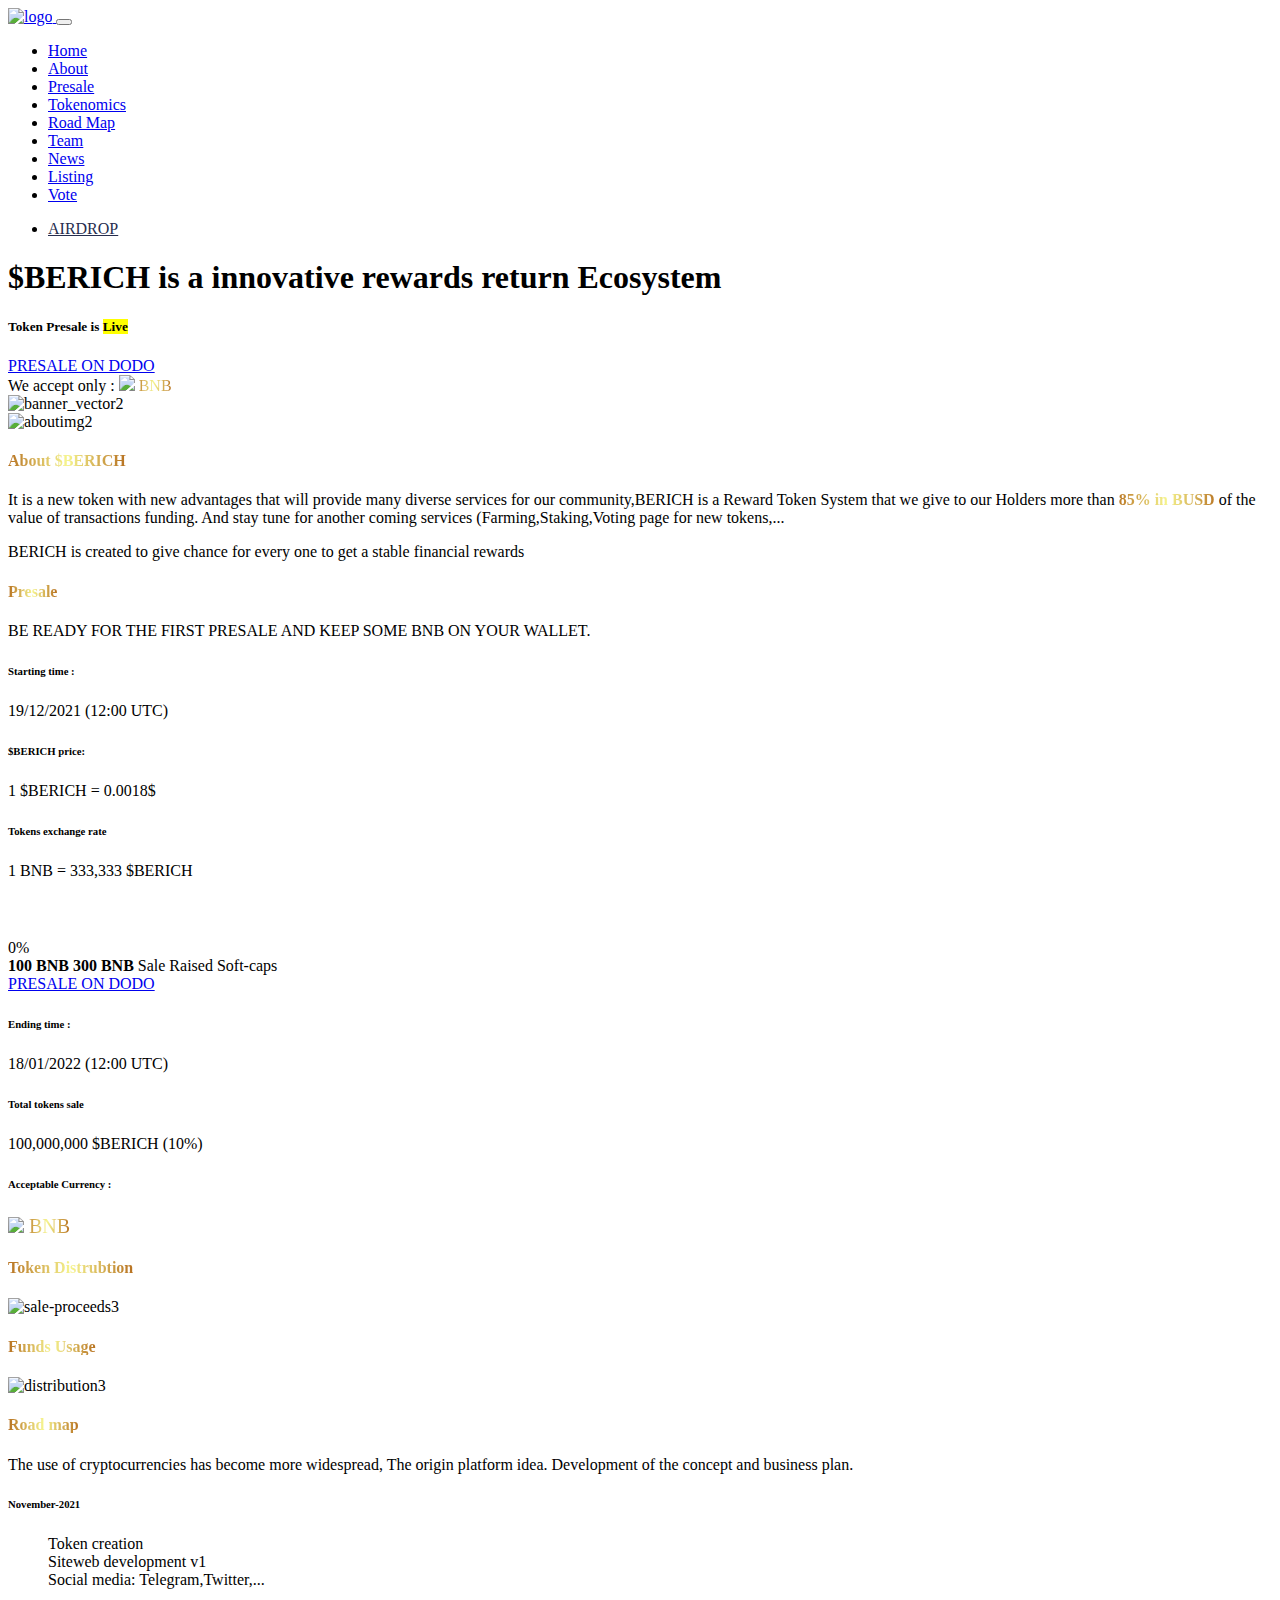
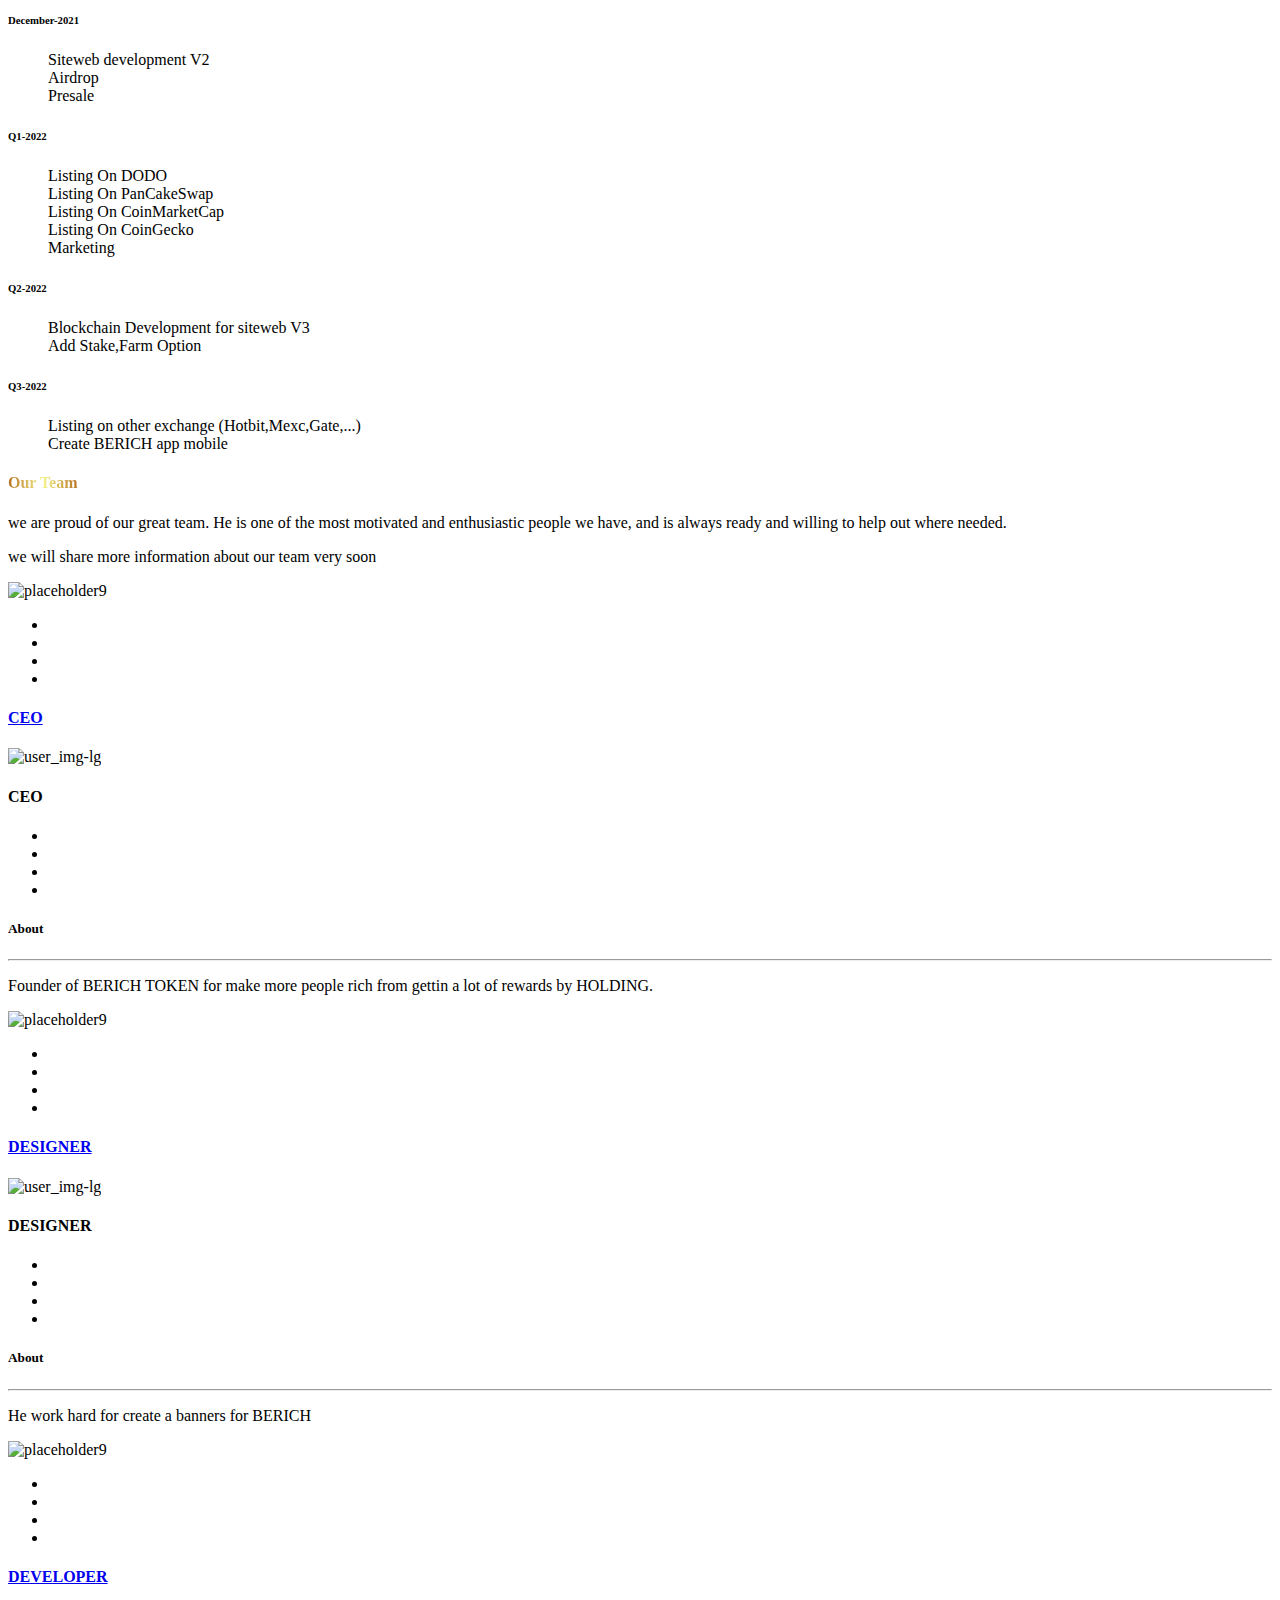
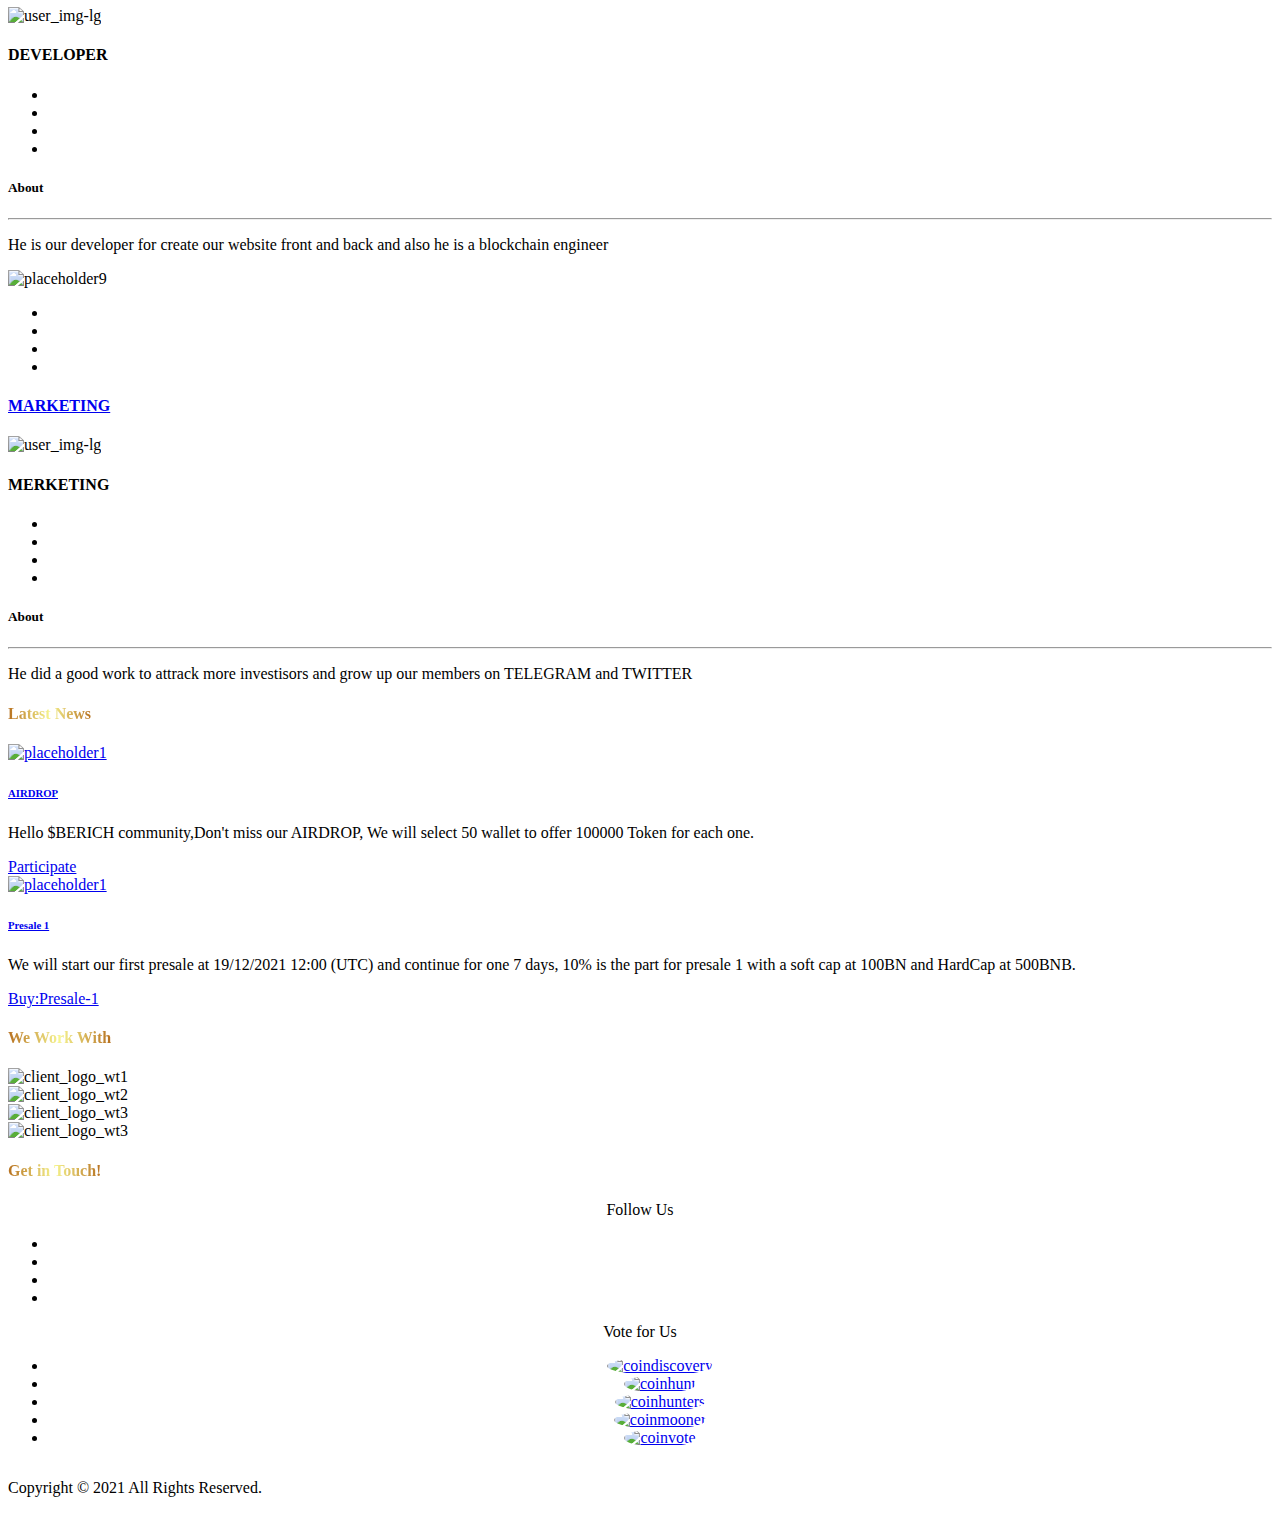
==== index.html @ 9abaec3b "Add files via upload" ====
<!DOCTYPE html>
<html lang="en">
<head>
<!-- Meta -->
<meta charset="utf-8">
<meta http-equiv="X-UA-Compatible" content="IE=edge">
<meta name="viewport" content="width=device-width, initial-scale=1">
<meta name="description" content="BERICH TOKEN" />
<!-- SITE TITLE -->
<title>BerichToken</title>
<!-- Favicon Icon -->
<link rel="shortcut icon" type="image/x-icon" href="assets/images/favicon.png">
<!-- Animation CSS -->
<link rel="stylesheet" href="assets/css/animate.css" >
<!-- Latest Bootstrap min CSS -->
<link rel="stylesheet" href="assets/bootstrap/css/bootstrap.min.css">
<!-- Google Font -->
<link href="https://fonts.googleapis.com/css?family=Poppins:100,200,300,400,500,600,700,800,900" rel="stylesheet">
<!-- Font Awesome CSS -->
<link rel="stylesheet" href="assets/css/font-awesome.min.css" >
<!-- ionicons CSS -->
<link rel="stylesheet" href="assets/css/ionicons.min.css">
<!-- cryptocoins CSS -->
<link rel="stylesheet" href="assets/css/cryptocoins.css">
<!--- owl carousel CSS-->
<link rel="stylesheet" href="assets/owlcarousel/css/owl.carousel.min.css">
<link rel="stylesheet" href="assets/owlcarousel/css/owl.theme.default.min.css">
<!-- Magnific Popup CSS -->
<link rel="stylesheet" href="assets/css/magnific-popup.css">
<link rel="stylesheet" href="assets/css/spop.min.css">
<!-- Style CSS -->
<link rel="stylesheet" href="assets/css/style.css">
<link rel="stylesheet" href="assets/css/responsive.css">
<!-- Color CSS -->
<link id="layoutstyle" rel="stylesheet" href="assets/color/theme.css">

<!-- Global site tag (gtag.js) - Google Analytics -->
<script async src="https://www.googletagmanager.com/gtag/js?id=G-PH2TFZQQ6N"></script>
<script>
  window.dataLayer = window.dataLayer || [];
  function gtag(){dataLayer.push(arguments);}
  gtag('js', new Date());

  gtag('config', 'G-PH2TFZQQ6N');
</script>

</head>

<body class="v_dark" data-spy="scroll" data-offset="110">

<!-- START HEADER -->
<header class="header_wrap fixed-top">
	<div class="container-fluid">
		<nav class="navbar navbar-expand-lg"> 
			<a class="navbar-brand page-scroll animation" href="#home_section" data-animation="fadeInDown" data-animation-delay="1s"> 
            	<img class="logo_light" src="assets/images/logo.png" alt="logo" /> 
            </a>
            <button class="navbar-toggler animation" type="button" data-toggle="collapse" data-target="#navbarSupportedContent" aria-controls="navbarSupportedContent" aria-expanded="false" aria-label="Toggle navigation" data-animation="fadeInDown" data-animation-delay="1.1s"> 
                <span class="ion-android-menu"></span> 
            </button>
			<div class="collapse navbar-collapse" id="navbarSupportedContent">
                <ul class="navbar-nav m-auto">
                    <li class="animation" data-animation="fadeInDown" data-animation-delay="1.2s"><a class="nav-link page-scroll nav_item" href="#home_section">Home</a></li>
                    <li class="animation" data-animation="fadeInDown" data-animation-delay="1.3s"><a class="nav-link page-scroll nav_item" href="#about">About</a></li>
                    <li class="animation" data-animation="fadeInDown" data-animation-delay="1.4s"><a class="nav-link page-scroll nav_item" href="#presale">Presale</a></li>
                    <li class="animation" data-animation="fadeInDown" data-animation-delay="1.4s"><a class="nav-link page-scroll nav_item" href="#tokenomics">Tokenomics</a></li>
                    <li class="animation" data-animation="fadeInDown" data-animation-delay="1.5s"><a class="nav-link page-scroll nav_item" href="#roadmap">Road Map</a></li>
                    <li class="animation" data-animation="fadeInDown" data-animation-delay="1.6s"><a class="nav-link page-scroll nav_item" href="#team">Team</a></li>
                    <li class="animation" data-animation="fadeInDown" data-animation-delay="1.7s"><a class="nav-link page-scroll nav_item" href="#news">News</a></li>
                    <li class="animation" data-animation="fadeInDown" data-animation-delay="1.2s"><a class="nav-link page-scroll nav_item" href="#listing">Listing</a></li>
                    <li class="animation" data-animation="fadeInDown" data-animation-delay="1.8s"><a class="nav-link page-scroll nav_item" href="#contact">Vote</a></li>
                </ul>
                <ul class="navbar-nav nav_btn align-items-center">
                  
                    <li class="animation" data-animation="fadeInDown" data-animation-delay="2s"><a class="btn btn-default btn-radius nav_item" href="Airdrop.html" style="color:#262D4E" target="_blank">AIRDROP</a></li>
                </ul>
			</div>
		</nav>
	</div>
</header>
<!-- END HEADER --> 

<!-- START SECTION BANNER -->
<section id="home_section" class="section_banner bg_black_dark" data-z-index="1" data-parallax="scroll" data-image-src="assets/images/banner_bg2.png">
    <div id="banner_bg_effect" class="banner_effect"></div>
    <div class="container">
        <div class="row align-items-center">
            <div class="col-lg-6 col-md-12 col-sm-12 order-lg-first">
                <div class="banner_text_s2 text_md_center">
                    <h1 class="animation text-white" data-animation="fadeInUp" data-animation-delay="1.1s"><strong>$BERICH</strong> is a innovative rewards return <strong>Ecosystem</strong></h1>
                    <h5 class="animation presale_txt text-white" data-animation="fadeInUp" data-animation-delay="1.3s">Token Presale is <mark class="gradient_box">Live</mark></h5>
                    <div class="transparent_bg tk_counter_inner m-lg-0 banner_token text-center px-0 animation" data-animation="fadeIn" data-animation-delay="1.4s">
                        <div class="tk_countdown_time transparent_bg box_shadow_none border counter_medium animation" data-animation="fadeInUp" data-animation-delay="1.2s" data-time="2021/12/19 12:00:00"></div>
                    </div>
                    <div class="btn_group pt-2 pb-3 animation" data-animation="fadeInUp" data-animation-delay="1.4s"> 
                        <!-- <a href="#whitepaper" class="btn btn-default btn-radius nav-link content-popup">Whitepaper <i class="ion-ios-arrow-thin-right"></i></a>  -->
                        <a href="https://app.dodoex.io/cp/join/0xc31989ee08bdc2f75be2ad38b194d18f65d079a9?network=bsc-mainnet" class="btn btn-border btn-radius"> PRESALE ON DODO <i class="ion-ios-arrow-thin-right"></i></a> 
                    </div>
                    <span class="text-white icon_title animation" data-animation="fadeInUp" data-animation-delay="1.4s">We accept only : <img src="assets/images/bnb.png" style="width: 15px;"><span style="background: linear-gradient(
                      90deg,#b77120,#f6f58f,#b77120);
                          -webkit-background-clip: text;
                          -webkit-text-fill-color: transparent;">  BNB<span></span>
                  
                </div>
            </div>
            <div class="col-lg-6 col-md-12 col-sm-12 order-first">
                <div class="banner_image_right res_md_mb_50 res_xs_mb_30 animation" data-animation-delay="1.5s" data-animation="fadeInRight"> 
                    <img alt="banner_vector2" src="assets/images/banner_img2.png"> 
                </div>
          	</div>
        </div>
        </div>
</section>
<!-- END SECTION BANNER --> 

<!-- START SECTION ABOUT US -->
<section id="about" class="small_pt">
    <div class="container">
        <div class="row align-items-center">
            <div class="col-lg-6 col-md-12 col-sm-12">
            	<div class="text_md_center">
                	<img class="animation" data-animation="zoomIn" data-animation-delay="0.2s" src="assets/images/about_img2.png" alt="aboutimg2"/> 
                </div>
            </div>
            <div class="col-lg-6 col-md-12 col-sm-12 res_md_mt_30 res_sm_mt_20">
                <div class="title_default_light title_border">
                  <h4 class="animation" data-animation="fadeInUp" data-animation-delay="0.2s"><span style="background: linear-gradient(
                    90deg,#b77120,#f6f58f,#b77120);
                        -webkit-background-clip: text;
                        -webkit-text-fill-color: transparent;">About $BERICH</span></h4>
                  <p class="animation" data-animation="fadeInUp" data-animation-delay="0.4s">It is a new token with new advantages that will provide many diverse services for our community,BERICH is a Reward Token System that we give to our Holders more than<span style="background: linear-gradient(
                    90deg,#b77120,#f6f58f,#b77120);
                        -webkit-background-clip: text;
                        -webkit-text-fill-color: transparent;font-weight: bold;">  85% in BUSD  </span> of the value of transactions funding. And stay tune for another coming services (Farming,Staking,Voting page for new tokens,...</p>
                  <p class="animation" data-animation="fadeInUp" data-animation-delay="0.8s">BERICH is created to give chance for every one to get a stable financial rewards </p>
                </div>
            </div>
        </div>
    </div>
</section>
<!-- END SECTION ABOUT US --> 

<!-- START SECTION TOKEN SALE -->
<section id="presale" class="section_token token_sale bg_light_dark" data-z-index="1" data-parallax="scroll" data-image-src="assets/images/token_bg.png">
	<div class="container">
        <div class="row">
			<div class="col-lg-6 offset-lg-3 col-md-12 col-sm-12">
                <div class="title_default_light title_border text-center">
                    <h4 class="animation" data-animation="fadeInUp" data-animation-delay="0.2s"><span style="background: linear-gradient(
                      90deg,#b77120,#f6f58f,#b77120);
                          -webkit-background-clip: text;
                          -webkit-text-fill-color: transparent;">Presale</span></h4>
                    <p class="animation" data-animation="fadeInUp" data-animation-delay="0.4s">BE READY FOR THE FIRST PRESALE AND KEEP SOME BNB ON YOUR WALLET.</p>
                </div>
			</div>
        </div>
        <div class="row align-items-center">
        	<div class="col-lg-3">
            	<div class="pr_box">
                      <h6 class="animation" data-animation="fadeInUp" data-animation-delay="0.2s">Starting time :</h6>
                      <p class="animation" data-animation="fadeInUp" data-animation-delay="0.4s">19/12/2021 (12:00 UTC)</p>
                    </div>
                <div class="pr_box">
                  <h6 class="animation" data-animation="fadeInUp" data-animation-delay="0.2s">$BERICH price:</h6>
                        <p class="animation" data-animation="fadeInUp" data-animation-delay="0.4s">1 $BERICH = 0.0018$</p>
                </div>
                <div class="pr_box">
                      <h6 class="animation" data-animation="fadeInUp" data-animation-delay="1s">Tokens exchange rate</h6>
                      <p  class="animation" data-animation="fadeInUp" data-animation-delay="1.2s">1 BNB = 333,333 $BERICH</p>
                    </div>
            </div>
            <div class="col-lg-6">
            	<div class="token_sale res_md_mb_40 res_md_mt_40 res_sm_mb_30 res_sm_mt_30">
                    <div class="tk_countdown text-center animation token_countdown_bg" data-animation="fadeIn" data-animation-delay="1s">
                        <div class="tk_counter_inner">
                            <h3 style="color:white">PRESALE 1 END IN</h3>
                            <div class="tk_countdown_time animation" data-animation="fadeInUp" data-animation-delay="1.2s" data-time="2022/01/18 12:00:00"></div>
                            <div class="progress animation" data-animation="fadeInUp" data-animation-delay="1.3s">
                            <div class="progress-bar progress-bar-striped gradient" role="progressbar" aria-valuenow="46" aria-valuemin="0" aria-valuemax="100" style="width:0%"> 0% </div>
                               	<span class="progress_label bg-white" style="left: 30%"> <strong> 100 BNB </strong></span>
                                <span class="progress_label bg-white" style="left: 75%"> <strong> 300 BNB </strong></span>
                                <span class="progress_min_val">Sale Raised</span>
                                <span class="progress_max_val">Soft-caps</span>
                            </div>
                        	<a href="https://app.dodoex.io/cp/join/0xc31989ee08bdc2f75be2ad38b194d18f65d079a9?network=bsc-mainnet" class="btn btn-default btn-radius animation" data-animation="fadeInUp" data-animation-delay="1.4s"> PRESALE ON DODO <i class="ion-ios-arrow-thin-right"></i></a>
                              
                        </div>
                	</div>
                </div>  
            </div>
            <div class="col-lg-3">
            	<div class="pr_box">
                <h6 class="animation" data-animation="fadeInUp" data-animation-delay="0.6s">Ending time :</h6>
                <p class="animation" data-animation="fadeInUp" data-animation-delay="0.8s">18/01/2022 (12:00 UTC)</p>
                        
                    </div>
                <div class="pr_box">
                  <h6 class="animation" data-animation="fadeInUp" data-animation-delay="0.6s">Total tokens sale</h6>
                  <p class="animation" data-animation="fadeInUp" data-animation-delay="0.8s">100,000,000 $BERICH (10%)</p>
                </div>
                <div class="pr_box">
                        <h6 class="animation" data-animation="fadeInUp" data-animation-delay="1s">Acceptable Currency :</h6>
                        <p class="animation" data-animation="fadeInUp" data-animation-delay="1.2s"><img src="assets/images/bnb.png" style="width: 25px;"><span style="background: linear-gradient(
                          90deg,#b77120,#f6f58f,#b77120);
                              -webkit-background-clip: text;
                              -webkit-text-fill-color: transparent;font-size: 20px;">  BNB<span></p>
                    </div>
            </div>
        </div>
    </div>
</section>
<!-- END SECTION TOKEN SALE --> 

<!-- START SECTION TOKEN PROCEEDS & DISTRIBUTION -->
<section id="tokenomics">
	<div class="container">
		<div class="row">
			<div class="col-lg-6 col-md-12 col-sm-12 res_md_mb_40">
                <div class="title_default_light title_border text-center">
                    <h4 class="animation" data-animation="fadeInUp" data-animation-delay="0.2s"><span style="background: linear-gradient(
                      90deg,#b77120,#f6f58f,#b77120);
                          -webkit-background-clip: text;
                          -webkit-text-fill-color: transparent;">Token Distrubtion</span></h4>
                </div>
                <div class="lg_pt_20 res_sm_pt_0 text-center animation" data-animation="fadeInRight" data-animation-delay="0.2s"> 
                    <img  src="assets/images/graphics/tokendist.png" alt="sale-proceeds3" /> 
                </div>
                <div class="divider small_divider"></div>
                <ul class="list_none list_chart text-center">
                </ul>
			</div>
            <div class="col-lg-6 col-md-12 col-sm-12">
                <div class="title_default_light title_border text-center">
                    <h4 class="animation" data-animation="fadeInUp" data-animation-delay="0.2s"><span style="background: linear-gradient(
                      90deg,#b77120,#f6f58f,#b77120);
                          -webkit-background-clip: text;
                          -webkit-text-fill-color: transparent;">Funds Usage</span></h4>
                </div>
                <div class="lg_pt_20 res_sm_pt_0 text-center animation" data-animation="fadeInLeft" data-animation-delay="0.2s"> 
                    <img  src="assets/images/graphics/tokenrewards.png" alt="distribution3"  /> 
                </div>
                <div class="divider small_divider"></div>
                <ul class="list_none list_chart text-center">
                </ul>
          </div>
        </div>    
  </div>
</section>
<!-- END SECTION TOKEN PROCEEDS & DISTRIBUTION -->

<!-- START SECTION TIMELINE -->
<section id="roadmap" class="small_pb">
    <div class="container">
    <div class="row text-center">
      <div class="col-lg-8 col-md-12 offset-lg-2">
        <div class="title_default_light title_border text-center">
          <h4 class="animation" data-animation="fadeInUp" data-animation-delay="0.2s"><span style="background: linear-gradient(
            90deg,#b77120,#f6f58f,#b77120);
                -webkit-background-clip: text;
                -webkit-text-fill-color: transparent;">Road map</span></h4>
          <p class="animation" data-animation="fadeInUp" data-animation-delay="0.4s">The use of cryptocurrencies has become more widespread, The origin platform idea. Development of the concept and business plan.</p>
        </div>
      </div>
    </div>
    </div>
    <div class="container">
  	<div class="row">
    	<div class="col-md-12">
            <div class="timeline owl-carousel small_space">
              <div class="item">
                <div class="timeline_box complete">
                  <div class="timeline_inner">
                    <div class="timeline_circle"></div>
                    <h6 class="animation" data-animation="fadeInUp" data-animation-delay="0.3s">November-2021</h6>
                    <p class="animation" data-animation="fadeInUp" data-animation-delay="0.4s">
                      <ul style="list-style: none;text-align: left;">
                        <li>Token creation</li>
                        <li>Siteweb development v1</li>
                        <li>Social media: Telegram,Twitter,...</li>
                      </ul>
                    </p>
                  </div>
                </div>
              </div>
              <div class="item">
                <div class="timeline_box complete current ">
                  <div class="timeline_inner">
                    <div class="timeline_circle"></div>
                    <h6 class="animation" data-animation="fadeInUp" data-animation-delay="0.3s">December-2021</h6>
                    <p class="animation" data-animation="fadeInUp" data-animation-delay="0.4s">
                      <ul style="list-style: none;text-align: left;">
                        <li>Siteweb development V2</li>
                        <li>Airdrop</li>
                        <li>Presale</li>
                      </ul>
                    </p>
                  </div>
                </div>
              </div>
              <div class="item">
                <div class="timeline_box ">
                  <div class="timeline_inner">
                    <div class="timeline_circle"></div>
                    <h6 class="animation" data-animation="fadeInUp" data-animation-delay="0.3s">Q1-2022</h6>
                    <p class="animation" data-animation="fadeInUp" data-animation-delay="0.4s">
                      <ul style="list-style: none;text-align: left;">
                        <li>Listing On DODO</li>
                        <li>Listing On PanCakeSwap</li>
                        <li>Listing On CoinMarketCap</li>
                        <li>Listing On CoinGecko</li>
                        <li>Marketing</li>
                      </ul>
                    
                    </p>
                  </div>
                </div>
              </div>
              <div class="item">
                <div class="timeline_box">
                  <div class="timeline_inner">
                    <div class="timeline_circle"></div>
                    <h6 class="animation" data-animation="fadeInUp" data-animation-delay="0.3s">Q2-2022</h6>
                    <p class="animation" data-animation="fadeInUp" data-animation-delay="0.4s">
                      <ul style="list-style: none;text-align: left;">
                        <li>Blockchain Development for siteweb V3 </li>
                        <li>Add Stake,Farm Option</li>
                      </ul>
                    </p>
                  </div>
                </div>
              </div>
              <div class="item">
                <div class="timeline_box">
                  <div class="roadmap_inner">
                    <div class="timeline_circle"></div>
                    <h6 class="animation" data-animation="fadeInUp" data-animation-delay="0.3s">Q3-2022</h6>
                    <p class="animation" data-animation="fadeInUp" data-animation-delay="0.4s">
                      <ul style="list-style: none;text-align: left;">
                        <li>Listing on other exchange (Hotbit,Mexc,Gate,...)</li>
                        <li>Create BERICH app mobile</li>
                      </ul>
                    </p>
                  </div>
                </div>
              </div>
    	</div>
    </div>
  </div>
</section>
<!-- END SECTION TIMELINE --> 

<!-- START SECTION TEAM -->
<section id="team" class="section_team small_pt">
    <div class="container">
        <div class="row">
          <div class="col-lg-8 col-md-12 offset-lg-2">
            <div class="title_default_light title_border text-center">
              <h4 class="animation" data-animation="fadeInUp" data-animation-delay="0.2s"><span style="background: linear-gradient(
                90deg,#b77120,#f6f58f,#b77120);
                    -webkit-background-clip: text;
                    -webkit-text-fill-color: transparent;">Our Team</span></h4>
              <p class="animation" data-animation="fadeInUp" data-animation-delay="0.4s">we are proud of our great team. He is one of the most motivated and enthusiastic people we have, and is always ready and willing to help out where needed. </p>
              <p class="animation" data-animation="fadeInUp" data-animation-delay="0.4s"> we will share more information about our team very soon  </p>
            </div>
          </div>
        </div>
        <div class="row small_space">
            <div class="col-lg-3 col-md-6 col-sm-6 res_md_mb_30 res_sm_mb_20">
                <div class="bg_light_dark radius_box team_box_s3 animation" data-animation="fadeInUp" data-animation-delay="0.4s">
                    <div class="text-center"> 
                    	<img src="assets/images/team/team1.png" alt="placeholder9"/>
                    	<div class="team_social_s2 list_none">
                        <ul>
                            <li><a href="#"><i class="fa fa-facebook"></i></a></li>
                            <li><a href="#"><i class="fa fa-twitter"></i></a></li>
                            <li><a href="#"><i class="fa fa-linkedin"></i></a></li>
                            <li><a href="#"><i class="fa fa-pinterest-p"></i></a></li>
                        </ul>
                    </div>
                    </div>
                    <div class="team_info text-center">
                        <h4><a href="#team1" class="content-popup">CEO</a></h4>
                       
                    </div>
                    <div id="team1" class="team_pop mfp-hide">
                        <div class="row m-0">
                            <div class="col-md-4 text-center"> 
                            	<div class="team_img_wrap">
                                    <img class="w-100" src="assets/images/team/team1.png" alt="user_img-lg"/> 
                                    <div class="team_title">
                                        <h4>CEO</h4>
                                        
                                    </div>
                                </div>
                                <div class="social_single_team list_none mt-3">
                                    <ul>
                                        <li><a href="#"><i class="fa fa-facebook"></i></a></li>
                                        <li><a href="#"><i class="fa fa-twitter"></i></a></li>
                                        <li><a href="#"><i class="fa fa-linkedin"></i></a></li>
                                        <li><a href="#"><i class="fa fa-pinterest-p"></i></a></li>
                                    </ul>
                                </div>
                            </div>
                            <div class="col-md-8">
                                <div class="pt-3">
                                    <h5>About</h5>
                                    <hr>
                                    <p>Founder of BERICH TOKEN for make more people rich from gettin a lot of rewards by HOLDING.</p>
                                    
                                </div>
                            </div>
                        </div>
                    </div>
                </div>
            </div>
            <div class="col-lg-3 col-md-6 col-sm-6 res_md_mb_30 res_sm_mb_20">
                <div class="bg_light_dark radius_box team_box_s3 animation" data-animation="fadeInUp" data-animation-delay="0.6s">
                    <div class="text-center"> 
                    	<img src="assets/images/team/team2.png" alt="placeholder9"/>
                    	<div class="team_social_s2 list_none">
                        <ul>
                            <li><a href="#"><i class="fa fa-facebook"></i></a></li>
                            <li><a href="#"><i class="fa fa-twitter"></i></a></li>
                            <li><a href="#"><i class="fa fa-linkedin"></i></a></li>
                            <li><a href="#"><i class="fa fa-pinterest-p"></i></a></li>
                        </ul>
                    </div>
                    </div>
                    <div class="team_info text-center">
                        <h4><a href="#team2" class="content-popup">DESIGNER</a></h4>
                    </div>
                    <div id="team2" class="team_pop mfp-hide">
                        <div class="row m-0">
                            <div class="col-md-4 text-center"> 
                            	<div class="team_img_wrap">
                                	<img class="w-100" src="assets/images/team/team2.png" alt="user_img-lg"/> 
                                    <div class="team_title"> 
                                        <h4>DESIGNER</h4>
                                    </div>
                                </div>
                                <div class="social_single_team list_none mt-3">
                                    <ul>
                                        <li><a href="#"><i class="fa fa-facebook"></i></a></li>
                                        <li><a href="#"><i class="fa fa-twitter"></i></a></li>
                                        <li><a href="#"><i class="fa fa-linkedin"></i></a></li>
                                        <li><a href="#"><i class="fa fa-pinterest-p"></i></a></li>
                                    </ul>
                                </div>
                            </div>
                            <div class="col-md-8">
                                <div class="pt-3">
                                    <h5>About</h5>
                                    <hr>
                                    <p>He work hard for create a banners for BERICH</p>
                                    
                                </div>
                            </div>
                        </div>
                    </div>
                </div>
            </div>
            <div class="col-lg-3 col-md-6 col-sm-6 res_md_mb_30 res_sm_mb_20">
                <div class="bg_light_dark radius_box team_box_s3 animation" data-animation="fadeInUp" data-animation-delay="0.8s">
                    <div class="text-center"> 
                    	<img src="assets/images/team/team3.png" alt="placeholder9"/>
                    	<div class="team_social_s2 list_none">
                        <ul>
                            <li><a href="#"><i class="fa fa-facebook"></i></a></li>
                            <li><a href="#"><i class="fa fa-twitter"></i></a></li>
                            <li><a href="#"><i class="fa fa-linkedin"></i></a></li>
                            <li><a href="#"><i class="fa fa-pinterest-p"></i></a></li>
                        </ul>
                    </div>
                    </div>
                    <div class="team_info text-center">
                        <h4><a href="#team3" class="content-popup">DEVELOPER</a></h4>
                    </div>
                    <div id="team3" class="team_pop mfp-hide">
                        <div class="row m-0">
                            <div class="col-md-4 text-center"> 
                            	<div class="team_img_wrap">
                                	<img class="w-100" src="assets/images/team/team3.png" alt="user_img-lg"/> 
                                    <div class="team_title"> 
                                        <h4>DEVELOPER</h4>
                                    </div>
                                </div>
                                <div class="social_single_team list_none mt-3">
                                        <ul>
                                            <li><a href="#"><i class="fa fa-facebook"></i></a></li>
                                            <li><a href="#"><i class="fa fa-twitter"></i></a></li>
                                            <li><a href="#"><i class="fa fa-linkedin"></i></a></li>
                                            <li><a href="#"><i class="fa fa-pinterest-p"></i></a></li>
                                        </ul>
                                    </div>
                            </div>
                            <div class="col-md-8">
                                <div class="pt-3">
                                    <h5>About</h5>
                                    <hr>
                                    <p>He is our developer for create our website front and back and also he is a blockchain engineer</p>
                                  
                                </div>
                            </div>
                        </div>
                    </div>
                </div>
            </div>
            <div class="col-lg-3 col-md-6 col-sm-6">
                <div class="bg_light_dark radius_box team_box_s3 animation" data-animation="fadeInUp" data-animation-delay="1s">
                    <div class="text-center"> 
                    	<img src="assets/images/team/team4.png" alt="placeholder9"/>
                    	<div class="team_social_s2 list_none">
                        <ul>
                            <li><a href="#"><i class="fa fa-facebook"></i></a></li>
                            <li><a href="#"><i class="fa fa-twitter"></i></a></li>
                            <li><a href="#"><i class="fa fa-linkedin"></i></a></li>
                            <li><a href="#"><i class="fa fa-pinterest-p"></i></a></li>
                        </ul>
                    </div>
                    </div>
                    <div class="team_info text-center">
                        <h4><a href="#team4" class="content-popup">MARKETING</a></h4>
        
                    <div id="team4" class="team_pop mfp-hide">
                        <div class="row m-0">
                            <div class="col-md-4 text-center">
                            	<div class="team_img_wrap">
                                	<img class="w-100" src="assets/images/team/team4.png" alt="user_img-lg"/>
                                    <div class="team_title"> 
                                        <h4>MERKETING</h4>
                                      
                                    </div>
                                </div>
                                <div class="social_single_team list_none mt-3">
                                        <ul>
                                            <li><a href="#"><i class="fa fa-facebook"></i></a></li>
                                            <li><a href="#"><i class="fa fa-twitter"></i></a></li>
                                            <li><a href="#"><i class="fa fa-linkedin"></i></a></li>
                                            <li><a href="#"><i class="fa fa-pinterest-p"></i></a></li>
                                        </ul>
                                    </div> 
                            </div>
                            <div class="col-md-8">
                                <div class="pt-3">
                                    <h5>About</h5>
                                    <hr>
                                    <p>He did a good work to attrack more investisors and grow up our members on TELEGRAM and TWITTER</p>
                                </div>
                            </div>
                        </div>
                    </div>
                </div>
            </div>
        </div>
    </div>
</section>
<!-- END SECTION TEAM --> 


<!-- START SECTION BLOG -->
<section class="small_pb" id="news">
	<div class="container">
    	<div class="row">
        	<div class="col-lg-8 col-md-12 offset-lg-2">
              <div class="title_default_light title_border text-center">
                <h4 class="animation" data-animation="fadeInUp" data-animation-delay="0.2s"><span style="background: linear-gradient(
                  90deg,#b77120,#f6f58f,#b77120);
                      -webkit-background-clip: text;
                      -webkit-text-fill-color: transparent;">Latest News</span></h4>
              </div>
            </div>
        </div>
        <div class="row">
        
                    <div class="col-md-4 offset-md-2 ">
                        <div class="blog_item animation" data-animation="fadeInUp" data-animation-delay="0.2s">
                            <div class="blog_img">
                                <a href="#">
                                    <img src="assets/images/news/AIRDROP.png" alt="placeholder1">
                                </a>
                            </div>
                            <div class="blog_content">
                                <div class="blog_text">
                                    <h6 class="blog_title"><a href="#">AIRDROP</a></h6>
                                    <p>Hello $BERICH community,Don't miss our AIRDROP, We will select 50 wallet to offer 100000 Token for each one.</p>
                                    <a href="Airdrop.html" class="text-capitalize" target="_blank">Participate</a>
                                </div>
                            </div>
                        </div>
                    </div>
                    <div  class="col-md-4 ">
                        <div class="blog_item animation" data-animation="fadeInUp" data-animation-delay="0.4s">
                            <div class="blog_img">
                                <a href="#">
                                    <img src="assets/images/news/presale.png" alt="placeholder1">
                                </a>
                            </div>
                            <div class="blog_content">
                                <div class="blog_text">
                                    <h6 class="blog_title"><a href="#">Presale 1 </a></h6>
                                    <p>We will start our first presale at 19/12/2021 12:00 (UTC) and continue for one 7 days, 10% is the part for presale 1 with a soft cap at 100BN and HardCap at 500BNB.  </p>
                                    <a href="#" class="text-capitalize">Buy:Presale-1</a>
                                </div>
                            </div>
                        </div>
                    </div>
           
        </div>
    </div>
</section>
<!-- END SECTION BLOG -->

<!-- START CLIENTS SECTION -->
<section class="client_logo small_pt small_pb" id="listing">
    <div class="container">
        <div class="row">
        	<div class="col-md-12">
        		<div class="title_default_light title_border text-center">
        			<h4 class="animation" data-animation="fadeInUp" data-animation-delay="0.2s"><span style="background: linear-gradient(
                90deg,#b77120,#f6f58f,#b77120);
                    -webkit-background-clip: text;
                    -webkit-text-fill-color: transparent;">We Work With</span></h4>
        		</div>
        	</div>
        </div>
        <div class="row align-items-center text-center overflow_hide small_space">
            <div class="col-lg-3 col-md-4 col-6 logo_border">
            	<div class="d-flex flex-wrap align-items-center justify-content-center h-100 animation" data-animation="fadeInUp" data-animation-delay="0.3s"> 
                	<img src="assets/images/listing/cmc.png" alt="client_logo_wt1" /> 
                </div>
            </div>
            <div class="col-lg-3 col-md-4 col-6 logo_border">
            	<div class="d-flex flex-wrap align-items-center justify-content-center h-100 animation" data-animation="fadeInUp" data-animation-delay="0.4s"> 
                	<img src="assets/images/listing/coingecko.png" alt="client_logo_wt2" /> 
                </div>
            </div>
            <div class="col-lg-3 col-md-4 col-6 logo_border">
            	<div class="d-flex flex-wrap align-items-center justify-content-center h-100 animation" data-animation="fadeInUp" data-animation-delay="0.5s"> 
                	<img src="assets/images/listing/pcs.png" alt="client_logo_wt3" /> 
                </div>
            </div>
            <div class="col-lg-3 col-md-4 col-6 logo_border">
            	<div class="d-flex flex-wrap align-items-center justify-content-center h-100 animation" data-animation="fadeInUp" data-animation-delay="0.5s"> 
                	<img src="assets/images/listing/dodo.png" alt="client_logo_wt3" style="width: 200px;" /> 
                </div>
            </div>
        
        </div>
    </div>
</section>
<!-- END CLIENTS SECTION -->

<!-- START SECTION CONTACT -->
<section id="contact" class="contact_section small_pt">
	<div class="container">
    	<div class="row">
        	<div class="col-lg-8 col-md-12 offset-lg-2">
              <div class="title_default_light title_border text-center">
                <h4 class="animation" data-animation="fadeInUp" data-animation-delay="0.2s"><span style="background: linear-gradient(
                  90deg,#b77120,#f6f58f,#b77120);
                      -webkit-background-clip: text;
                      -webkit-text-fill-color: transparent;">Get in Touch!</span></h4>
              </div>
            </div>
        </div>
        <div class="row align-items-center small_space">
            <div class="col-lg-8 col-md-12 offset-lg-2">
            	<div class="bg_light_dark  contact_box_s2 animation" data-animation="fadeInLeft" data-animation-delay="0.1s" style="text-align: center;">  
                  <div class="contct_follow pt-2 pt-md-4">
                      <span class="text-uppercase animation" data-animation="fadeInUp" data-animation-delay="0.2s">Follow Us</span>
                      <ul class="list_none social_icon">
                        <li class="animation" data-animation="fadeInUp" data-animation-delay="0.4s"><a href="https://t.me/BERICHTOKENGROUP" target="_blank" ><i class=" fa fa-telegram"></i></a></li>
                        <li class="animation" data-animation="fadeInUp" data-animation-delay="0.5s"><a href="https://twitter.com/BerichToken"  target="_blank"><i class=" fa fa-twitter"></i></a></li>
                        <li class="animation" data-animation="fadeInUp" data-animation-delay="0.5s"><a href="https://bscscan.com/token/0x85de6c6f1e00d30e080c4d8c374a9172896d0bfd"  target="_blank"><i class=" fa fa-bitcoin"></i></a></li>
                        <li class="animation" data-animation="fadeInUp" data-animation-delay="0.5s"><a href="https://www.berichtoken.finance"  target="_blank"><i class=" fa fa-globe"></i></a></li>
                     </ul>
                 </div>
                 <div class="contct_follow pt-2 pt-md-4">
                  <span class="text-uppercase animation" data-animation="fadeInUp" data-animation-delay="0.2s">Vote for Us</span>
                  <ul class="list_none social_icon">
                    <li class="animation" data-animation="fadeInUp" data-animation-delay="0.4s"><a href="https://coindiscovery.app/coin/berich-token" target="_blank" title="coindiscovery"><img src="assets/images/vote/coindiscovery.png" alt="coindiscovery" style="width:30px; border-radius: 100%;"></a></li>
                    <li class="animation" data-animation="fadeInUp" data-animation-delay="0.4s"><a href="https://coinhunt.cc/coin/19466809" target="_blank" title="coinhunt"><img src="assets/images/vote/coinhunt.png" alt="coinhunt" style="width:30px; border-radius: 100%;"></a></li>
                    <li class="animation" data-animation="fadeInUp" data-animation-delay="0.4s"><a href="https://coinhunters.cc/tokens/BERICH" target="_blank" title="coinhunters"><img src="assets/images/vote/coinhunters.png" alt="coinhunters" style="width:30px; border-radius: 100%;"></a></li>
                    <li class="animation" data-animation="fadeInUp" data-animation-delay="0.4s"><a href="https://coinmooner.com/coin/7832" target="_blank" title="coinmooner"><img src="assets/images/vote/coinmooner.png" alt="coinmooner" style="width:30px; border-radius: 100%;"></a></li>
                    <li class="animation" data-animation="fadeInUp" data-animation-delay="0.4s"><a href="https://coinvote.cc/coin/BERICH-TOKEN" target="_blank" title="coinvote"><img src="assets/images/vote/coinvote.png" alt="coinvote" style="width:30px; border-radius: 100%;"></a></li>
                    
                 </ul>
             </div>
              	</div>
            </div>
        </div>
	</div>
</section>
<!-- END SECTION CONTACT --> 

<!-- START FOOTER SECTION -->
<footer>
	<!-- <div class="top_footer bg_light_dark" data-z-index="1" data-parallax="scroll" data-image-src="assets/images/footer_bg.png">
		<div class="container">
			<div class="row">
				<div class="col-lg-4 col-md-12">
                    <div class="footer_logo mb-3 animation" data-animation="fadeInUp" data-animation-delay="0.2s"> 
                        <a href="#home_section" class="page-scroll">
                            <img alt="logo" src="assets/images/footer_logo.png">
                        </a> 
                    </div>
                    <div class="footer_desc">
          				<p class="animation" data-animation="fadeInUp" data-animation-delay="0.4s">Cryptocash stands firmly in support of financial freedom and the liberty that Bitcoin provides globally for anyone to voluntarily participate in a permissionless and decentralized network.</p>
                    </div>
         		</div>
                <div class="col-lg-3 col-md-6 res_md_mt_30 res_sm_mt_20">
                	<h4 class="footer_title border_title animation" data-animation="fadeInUp" data-animation-delay="0.2s">Quick Links</h4>
                    <ul class="footer_link list_arrow">
                    	<li class="animation" data-animation="fadeInUp" data-animation-delay="0.2s"><a href="#">Cryptocash ICO</a></li>
                        <li class="animation" data-animation="fadeInUp" data-animation-delay="0.3s"><a href="#">How It Works</a></li>
                        <li class="animation" data-animation="fadeInUp" data-animation-delay="0.4s"><a href="#">Tokens</a></li>
                        <li class="animation" data-animation="fadeInUp" data-animation-delay="0.5s"><a href="#">FAQ</a></li>
                        <li class="animation" data-animation="fadeInUp" data-animation-delay="0.6s"><a href="#">Contact</a></li>
                    </ul>
                </div>
                <div class="col-lg-5 col-md-6 res_md_mt_30 res_sm_mt_20">
                	<div class="newsletter_form">
                        <h4 class="footer_title border_title animation" data-animation="fadeInUp" data-animation-delay="0.2s">Newsletter</h4>
                        <p class="animation" data-animation="fadeInUp" data-animation-delay="0.4s">By subscribing to our mailing list you will always be update with the latest news from us.</p>
                        <form class="subscribe_form animation" data-animation="fadeInUp" data-animation-delay="0.4s">
                            <input class="input-rounded" type="text" required placeholder="Enter Email Address"/>
                          <button type="submit" title="Subscribe" class="btn-info" name="submit" value="Submit"> Subscribe </button>
                        </form>
                    </div>
                </div>
      		</div>
    	</div>
    </div> -->
    <div class="bottom_footer">
    <div class="container">
      <div class="row">
        <div class="col-md-12"  style="display:flex;">
          <p class="copyright">Copyright &copy; 2021 All Rights Reserved.</p>
          <ul style="display:flex;list-style: none;">
              <li><a href="https://t.me/BERICHTOKENGROUP" target="_blank" style="color:white;margin: 0px 10px;" ><i class=" fa fa-telegram"></i></a></li>
              <li ><a href="https://twitter.com/BerichToken"  target="_blank"  style="color:white;margin: 0px 10px;"><i class=" fa fa-twitter"></i></a></li>
              <li ><a href="https://bscscan.com/token/0x945007ccedb829fb5d36f8f35bb62dfbb602c9cf"  target="_blank"  style="color:white;margin: 0px 10px;"><i class=" fa fa-bitcoin"></i></a></li>
              <li ><a href="https://www.berichtoken.finance"  target="_blank"  style="color:white;margin: 0px 10px;"><i class=" fa fa-globe"></i></a></li>
              <li ><span style="color:white;border-radius:5px;padding:2px 5px;border:1px white solid">contact@berichtoken.finance</span></li>
          </ul>
        </div>
      </div>
    </div>
    </div>
</footer>
<!-- END FOOTER SECTION --> 

<a href="#" class="scrollup btn-default" style="color: #262D4E;"><i class="ion-ios-arrow-up"></i></a> 

<!-- Latest jQuery --> 
<script src="assets/js/jquery-3.6.0.min.js"></script> 
<!-- Latest compiled and minified Bootstrap --> 
<script src="assets/bootstrap/js/bootstrap.min.js"></script> 
<!-- owl-carousel min js  --> 
<script src="assets/owlcarousel/js/owl.carousel.min.js"></script> 
<!-- magnific-popup min js  --> 
<script src="assets/js/magnific-popup.min.js"></script> 
<!-- waypoints min js  --> 
<script src="assets/js/waypoints.min.js"></script> 
<!-- parallax js  --> 
<script src="assets/js/parallax.js"></script> 
<!-- countdown js  --> 
<script src="assets/js/jquery.countdown.min.js"></script> 
<!-- particles min js  --> 
<script src="assets/js/particles.min.js"></script> 
<!-- scripts js --> 
<script src="assets/js/jquery.dd.min.js"></script> 
<!-- jquery.counterup.min js --> 
<script src="assets/js/jquery.counterup.min.js"></script> 
<script src="assets/js/spop.min.js"></script> 
<!-- <script src="assets/js/notification.js"></script>  -->
<!-- scripts js --> 
<script src="assets/js/scripts.js"></script>
<script src="assets/js/poll.js"></script>
</body>
</html>
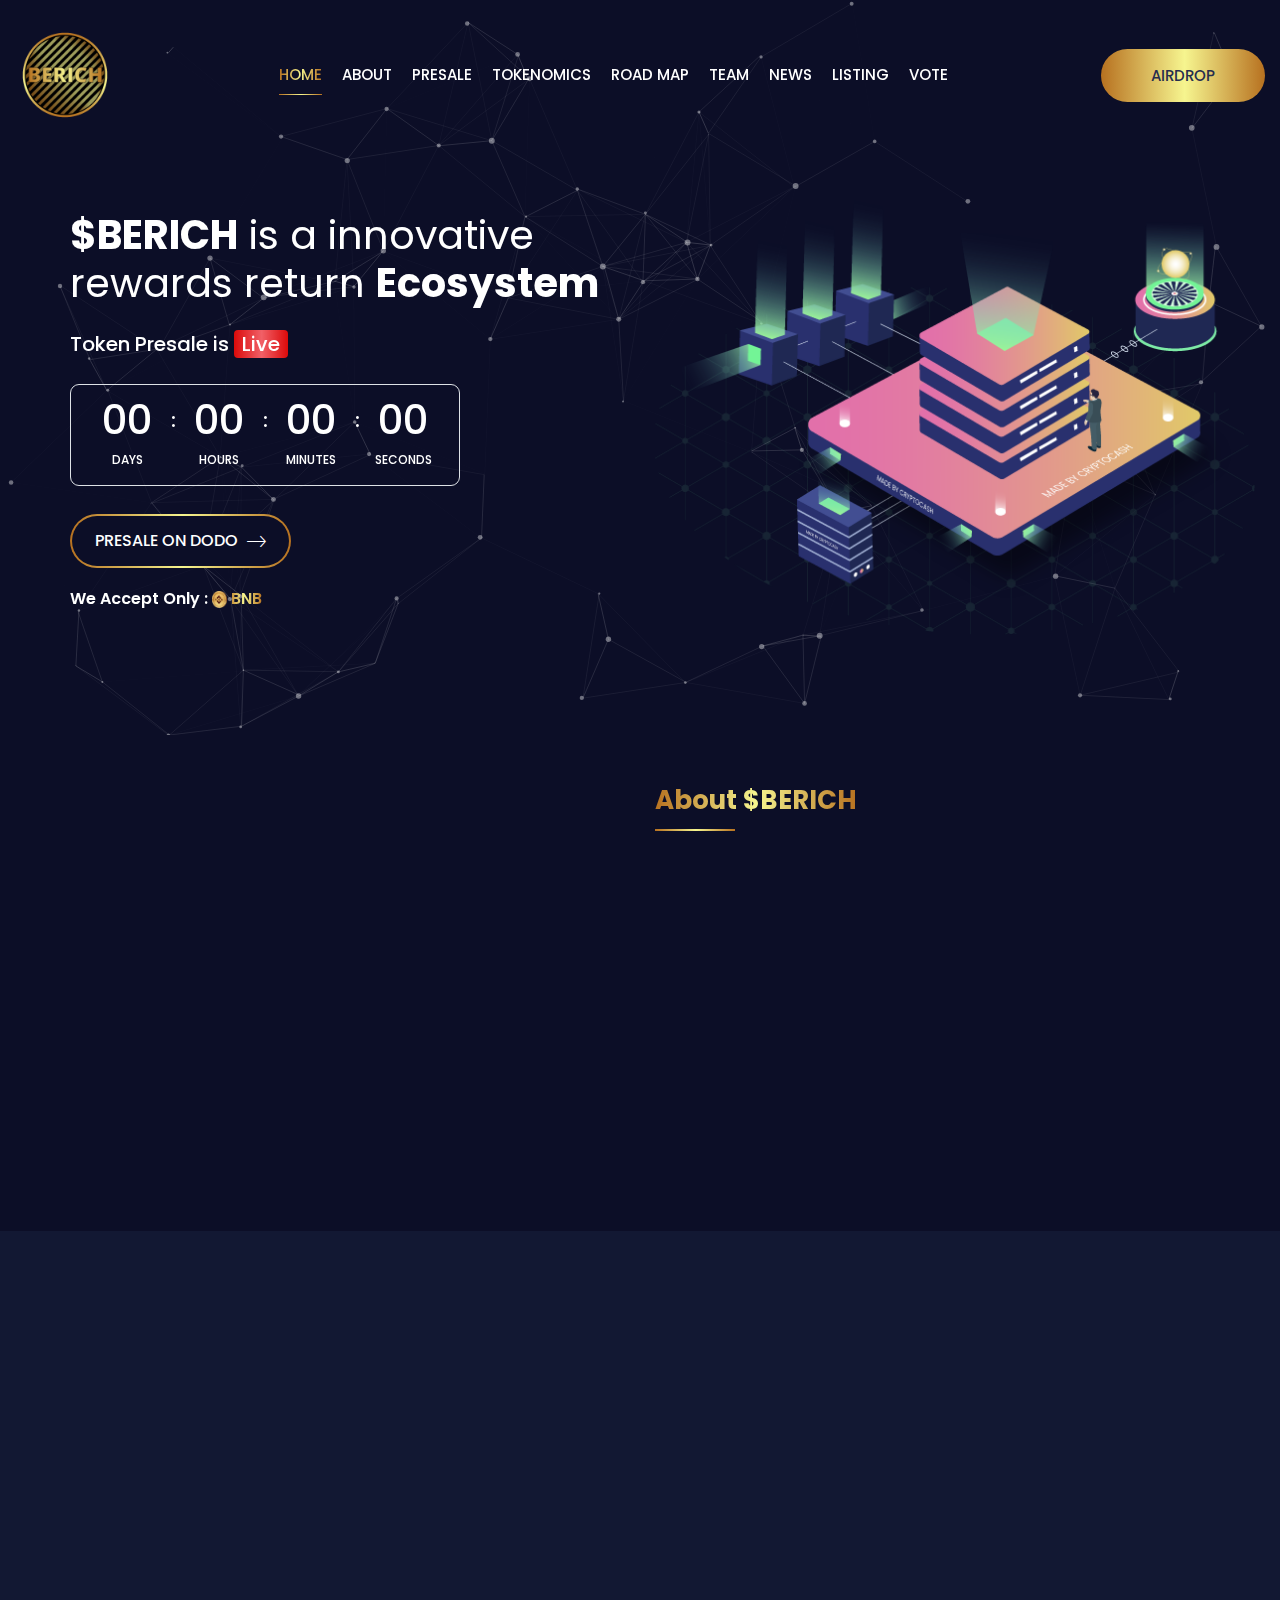
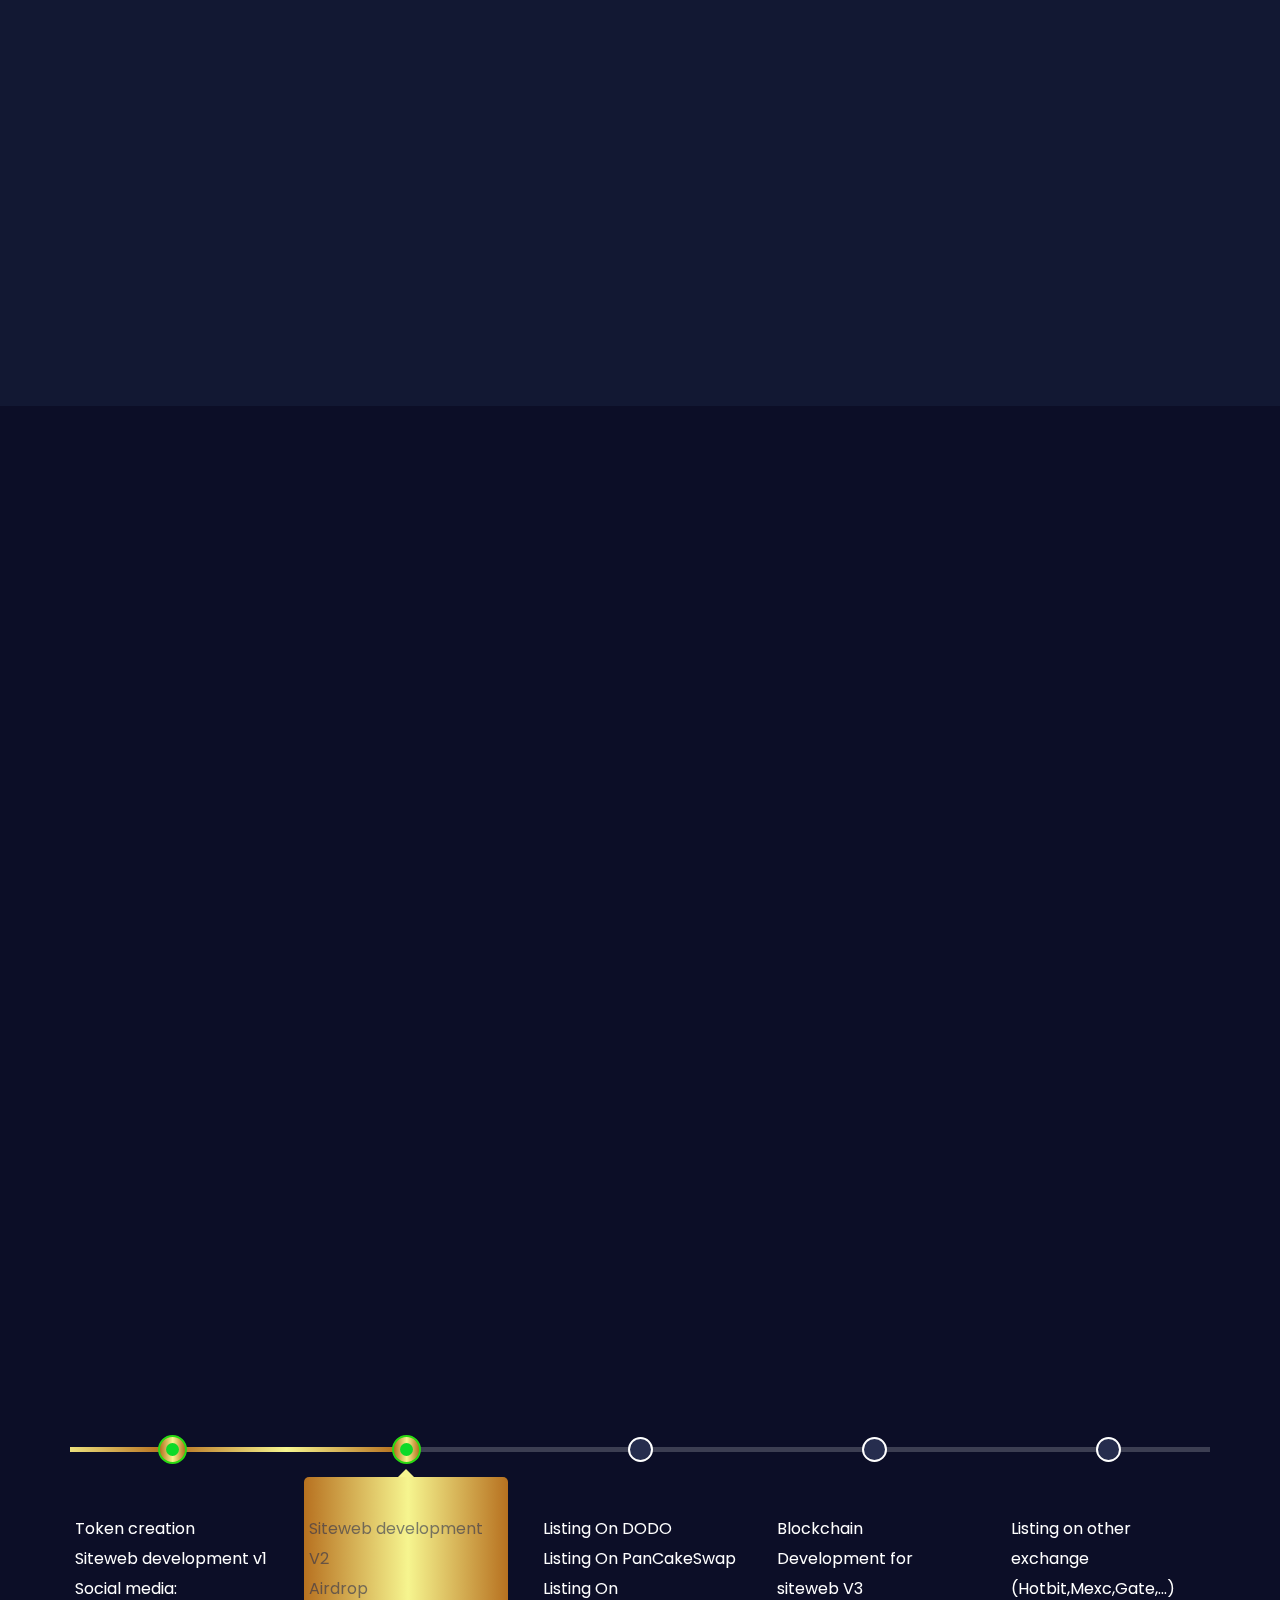
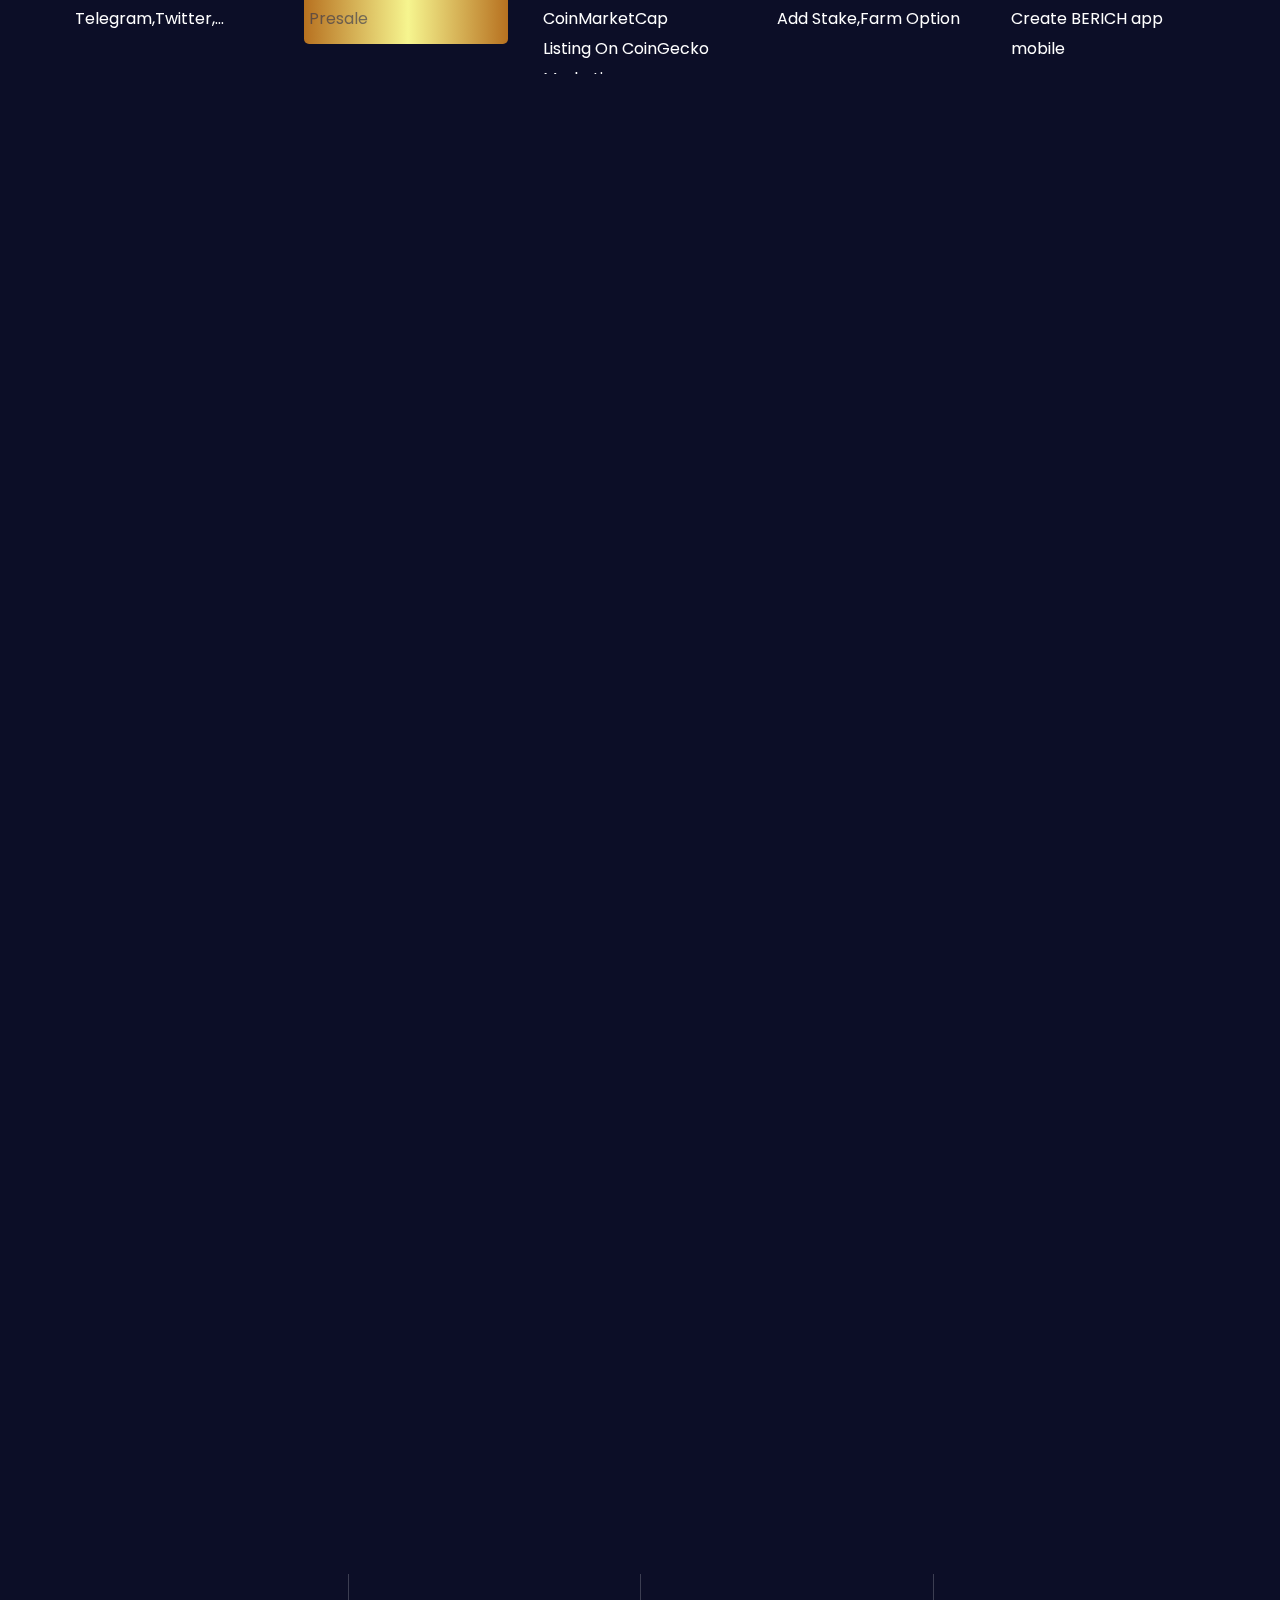
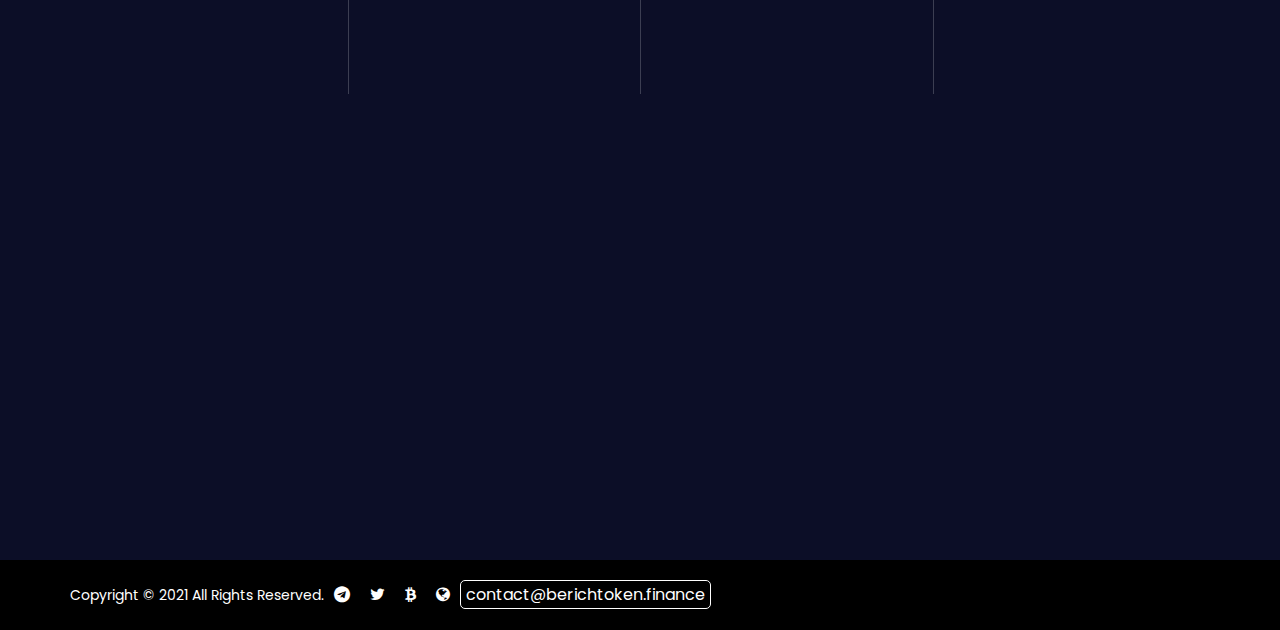
==== commit 1aebe010: "BerichToken" ====
--- a/index.html
+++ b/index.html
@@ -98,7 +98,7 @@
                     </div>
                     <span class="text-white icon_title animation" data-animation="fadeInUp" data-animation-delay="1.4s">We accept only : <img src="assets/images/bnb.png" style="width: 15px;"><span style="background: linear-gradient(
                       90deg,#b77120,#f6f58f,#b77120);
-                          -webkit-background-clip: text;
+                          background-clip: text;
                           -webkit-text-fill-color: transparent;">  BNB<span></span>
                   
                 </div>
@@ -126,11 +126,11 @@
                 <div class="title_default_light title_border">
                   <h4 class="animation" data-animation="fadeInUp" data-animation-delay="0.2s"><span style="background: linear-gradient(
                     90deg,#b77120,#f6f58f,#b77120);
-                        -webkit-background-clip: text;
+                        background-clip: text;
                         -webkit-text-fill-color: transparent;">About $BERICH</span></h4>
                   <p class="animation" data-animation="fadeInUp" data-animation-delay="0.4s">It is a new token with new advantages that will provide many diverse services for our community,BERICH is a Reward Token System that we give to our Holders more than<span style="background: linear-gradient(
                     90deg,#b77120,#f6f58f,#b77120);
-                        -webkit-background-clip: text;
+                        background-clip: text;
                         -webkit-text-fill-color: transparent;font-weight: bold;">  85% in BUSD  </span> of the value of transactions funding. And stay tune for another coming services (Farming,Staking,Voting page for new tokens,...</p>
                   <p class="animation" data-animation="fadeInUp" data-animation-delay="0.8s">BERICH is created to give chance for every one to get a stable financial rewards </p>
                 </div>
@@ -148,7 +148,7 @@
                 <div class="title_default_light title_border text-center">
                     <h4 class="animation" data-animation="fadeInUp" data-animation-delay="0.2s"><span style="background: linear-gradient(
                       90deg,#b77120,#f6f58f,#b77120);
-                          -webkit-background-clip: text;
+                          background-clip: text;
                           -webkit-text-fill-color: transparent;">Presale</span></h4>
                     <p class="animation" data-animation="fadeInUp" data-animation-delay="0.4s">BE READY FOR THE FIRST PRESALE AND KEEP SOME BNB ON YOUR WALLET.</p>
                 </div>
@@ -202,7 +202,7 @@
                         <h6 class="animation" data-animation="fadeInUp" data-animation-delay="1s">Acceptable Currency :</h6>
                         <p class="animation" data-animation="fadeInUp" data-animation-delay="1.2s"><img src="assets/images/bnb.png" style="width: 25px;"><span style="background: linear-gradient(
                           90deg,#b77120,#f6f58f,#b77120);
-                              -webkit-background-clip: text;
+                              background-clip: text;
                               -webkit-text-fill-color: transparent;font-size: 20px;">  BNB<span></p>
                     </div>
             </div>
@@ -219,7 +219,7 @@
                 <div class="title_default_light title_border text-center">
                     <h4 class="animation" data-animation="fadeInUp" data-animation-delay="0.2s"><span style="background: linear-gradient(
                       90deg,#b77120,#f6f58f,#b77120);
-                          -webkit-background-clip: text;
+                          background-clip: text;
                           -webkit-text-fill-color: transparent;">Token Distrubtion</span></h4>
                 </div>
                 <div class="lg_pt_20 res_sm_pt_0 text-center animation" data-animation="fadeInRight" data-animation-delay="0.2s"> 
@@ -233,7 +233,7 @@
                 <div class="title_default_light title_border text-center">
                     <h4 class="animation" data-animation="fadeInUp" data-animation-delay="0.2s"><span style="background: linear-gradient(
                       90deg,#b77120,#f6f58f,#b77120);
-                          -webkit-background-clip: text;
+                          background-clip: text;
                           -webkit-text-fill-color: transparent;">Funds Usage</span></h4>
                 </div>
                 <div class="lg_pt_20 res_sm_pt_0 text-center animation" data-animation="fadeInLeft" data-animation-delay="0.2s"> 
@@ -256,7 +256,7 @@
         <div class="title_default_light title_border text-center">
           <h4 class="animation" data-animation="fadeInUp" data-animation-delay="0.2s"><span style="background: linear-gradient(
             90deg,#b77120,#f6f58f,#b77120);
-                -webkit-background-clip: text;
+                background-clip: text;
                 -webkit-text-fill-color: transparent;">Road map</span></h4>
           <p class="animation" data-animation="fadeInUp" data-animation-delay="0.4s">The use of cryptocurrencies has become more widespread, The origin platform idea. Development of the concept and business plan.</p>
         </div>
@@ -357,7 +357,7 @@
             <div class="title_default_light title_border text-center">
               <h4 class="animation" data-animation="fadeInUp" data-animation-delay="0.2s"><span style="background: linear-gradient(
                 90deg,#b77120,#f6f58f,#b77120);
-                    -webkit-background-clip: text;
+                    background-clip: text;
                     -webkit-text-fill-color: transparent;">Our Team</span></h4>
               <p class="animation" data-animation="fadeInUp" data-animation-delay="0.4s">we are proud of our great team. He is one of the most motivated and enthusiastic people we have, and is always ready and willing to help out where needed. </p>
               <p class="animation" data-animation="fadeInUp" data-animation-delay="0.4s"> we will share more information about our team very soon  </p>
@@ -565,7 +565,7 @@
               <div class="title_default_light title_border text-center">
                 <h4 class="animation" data-animation="fadeInUp" data-animation-delay="0.2s"><span style="background: linear-gradient(
                   90deg,#b77120,#f6f58f,#b77120);
-                      -webkit-background-clip: text;
+                      background-clip: text;
                       -webkit-text-fill-color: transparent;">Latest News</span></h4>
               </div>
             </div>
@@ -618,7 +618,7 @@
         		<div class="title_default_light title_border text-center">
         			<h4 class="animation" data-animation="fadeInUp" data-animation-delay="0.2s"><span style="background: linear-gradient(
                 90deg,#b77120,#f6f58f,#b77120);
-                    -webkit-background-clip: text;
+                    background-clip: text;
                     -webkit-text-fill-color: transparent;">We Work With</span></h4>
         		</div>
         	</div>
@@ -658,7 +658,7 @@
               <div class="title_default_light title_border text-center">
                 <h4 class="animation" data-animation="fadeInUp" data-animation-delay="0.2s"><span style="background: linear-gradient(
                   90deg,#b77120,#f6f58f,#b77120);
-                      -webkit-background-clip: text;
+                      background-clip: text;
                       -webkit-text-fill-color: transparent;">Get in Touch!</span></h4>
               </div>
             </div>
